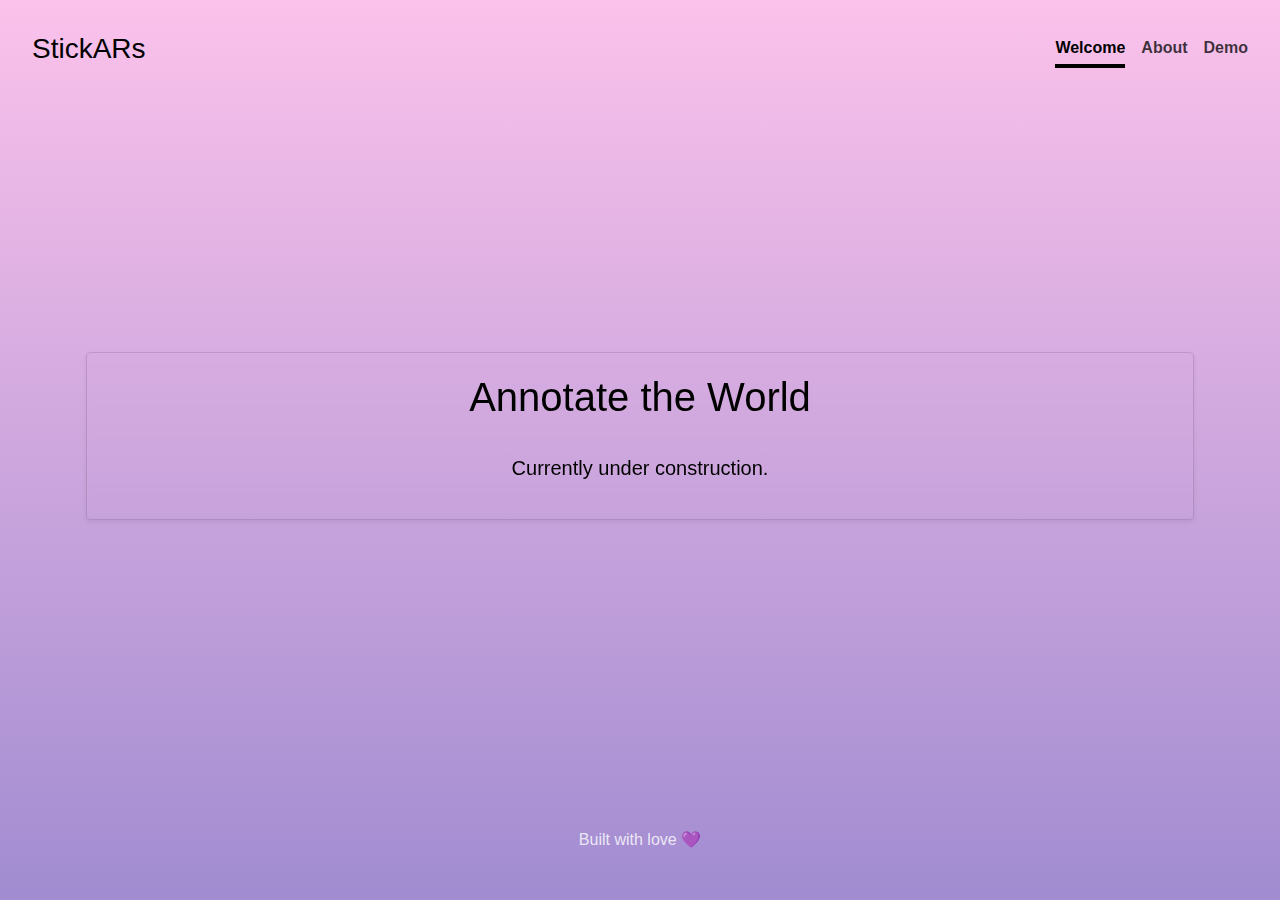
==== index.html @ 1b9677a3 "Change theme to light" ====
<!doctype html>
<html lang="en">
	<!-- Head -->
	<head>
		<!-- Meta info -->
	    <meta charset="utf-8">
	    <meta name="viewport" content="width=device-width, initial-scale=1, shrink-to-fit=no">
	    <meta name="description" content="">

	    <!-- Title (for browser tab) -->
	    <title>StickARs</title>
	
	
	    <!-- Bootstrap core CSS -->
		<link rel="stylesheet" href="https://stackpath.bootstrapcdn.com/bootstrap/4.4.1/css/bootstrap.min.css" integrity="sha384-Vkoo8x4CGsO3+Hhxv8T/Q5PaXtkKtu6ug5TOeNV6gBiFeWPGFN9MuhOf23Q9Ifjh" crossorigin="anonymous">

	    
	    <!-- Custom styles -->
	    <link href="./cover.css?ver=1.2.3" rel="stylesheet">
	</head>
  
  	<!-- Body -->
	<body class="text-center">
		<!-- Set background image -->
	    <div class="bgd-vas-gradient d-flex w-100 h-100 p-3 mx-auto flex-column">
	    	<!-- Place everything in a cover-container -->
		    <div class="cover-container d-flex w-100 h-100 p-3 mx-auto flex-column">
		    	<!-- Header (navbar) -->
			  	<header class="masthead mb-auto">
			    	<div class="inner">
			    		<!-- Title (left side of nav bar) -->
			      		<h3 class="masthead-brand">StickARs</h3>
					
			      		<!-- Nav links -->
			      		<nav class="nav nav-masthead justify-content-center">
			        		<a class="nav-link active" href="#">Welcome</a>
			        		<a class="nav-link" href="#">About</a>
			        		<a class="nav-link" href="#">Demo</a>
			      		</nav>
			    	</div>
			  	</header>

			  	<!-- Main -->
			  	<main role="main" class="cover">
			  		<!-- Create a container -->
			  		<div class="container-fluid d-flex">
						<!-- Column to hold our main card -->
						<div class="col-md-12 mx-auto align-items-stretch mb-4">
							<!-- Card with transparent background -->
					    	<div class="card transparent-card shadow-sm h-100">
					    		<!-- Add a light blur pass under the card content -->
					         	<div class="card-body d-flex flex-column h-100 my-card-blur-pre-hover">
					         		<!-- Card content -->
					         		<!-- tagline -->
					            	<h1 class="cover-heading">Annotate the World</h1>
			   						<br/>
			   						<!-- message that site is not finished -->
			    					<p class="lead">Currently under construction.</p>
					            </div>
					        </div>
				        </div>
					</div>
				</main>
		
				<!-- Footer -->
				<footer class="mastfoot mt-auto">
					<div class="inner">
						<p>Built with love 💜</p>
					</div>
				</footer>
			</div>
		</div>
	</body>
</html>
---- cover.css ----
/*
 * Globals
 */

/* Links */
a,
a:focus,
a:hover {
  color: blue;
}

/* Custom default button */
.btn-secondary,
.btn-secondary:hover,
.btn-secondary:focus {
  color: #fff;
  text-shadow: .1rem .1rem .1rem rgba(0, 0, 0, 1.0);
  background-color: #1e7069;
  border: .05rem solid #000;
}

/* Back image */

.bgd-img-fisheye {
	background: url('assets/fisheye_town.jpeg') no-repeat center center fixed;
  background-size: cover;
	-webkit-background-size: cover;
	-moz-background-size: cover;
	-o-background-size: cover;
  overflow: auto;
}

.bgd-img-dark-globe {
  background: url('assets/globe-dark.jpeg') no-repeat center center fixed;
  background-size: cover;
  -webkit-background-size: cover;
  -moz-background-size: cover;
  -o-background-size: cover;
  overflow: auto;
}

.bgd-vas-gradient {
	background-image: linear-gradient(to top, #a18cd1 0%, #fbc2eb 100%);
	
	background-size: cover;
  -webkit-background-size: cover;
  -moz-background-size: cover;
  -o-background-size: cover;
  overflow: auto;
	
}


/*
 * Base structure
 */

html,
body {
  height: 100%;
  background-color: #fff;
	overflow-wrap: normal;
}

body {
  display: -ms-flexbox;
  display: flex;
  color: #000;
}

.cover-container {
  max-width: 100vw;
}

@media (min-width: 50em) {
  .full-width {
    margin-left: calc(-100vw / 2 + 50em / 2);
    margin-right: calc(-100vw / 2 + 50em / 2);
  }
}

.transparent-card,
.transparent-card:hover {
    background: none;
		-webkit-hyphens: none;
		white-space: normal;
}


/*
 * Header
 */
.masthead {
  margin-bottom: 2rem;
}

.no-hover:hover {
  text-decoration: none currentcolor solid;
  -webkit-text-decoration: none currentcolor solid;
  -moz-text-decoration: none currentcolor solid;
  -o-text-decoration: none currentcolor solid;
}

.my-card-blur {
  backdrop-filter: blur(3px);
  -webkit-backdrop-filter: brightness(50%) blur(3px);
  -moz-backdrop-filter: blur(3px);
  -o-backdrop-filter: blur(3px);
}
.my-card-blur:hover {
  background-color: rgba(255, 255, 255, 0.1);
  backdrop-filter: blur(1px);
  -webkit-backdrop-filter: brightness(75%) blur(1px);
  -moz-backdrop-filter: blur(1px);
  -o-backdrop-filter: blur(1px);
}

.my-card-blur-no-hover,
.my-card-blur-no-hover:hover {
  backdrop-filter: blur(3px);
  -webkit-backdrop-filter: blur(3px);
  -moz-backdrop-filter: blur(3px);
  -o-backdrop-filter: blur(3px);
}

.my-card-blur-pre-hover,
.my-card-blur-pre-hover:hover {
  backdrop-filter: blur(1px);
  -webkit-backdrop-filter: blur(1px);
  -moz-backdrop-filter: blur(1px);
  -o-backdrop-filter: blur(1px);
}

.masthead-brand {
  margin-bottom: 0;
}

.nav-masthead .nav-link {
  padding: .25rem 0;
  font-weight: 700;
  color: rgba(0, 0, 0, 0.75);
  background-color: transparent;
  border-bottom: .25rem solid transparent;
}

.nav-masthead .nav-link:hover,
.nav-masthead .nav-link:focus {
  border-bottom-color: rgba(0, 0, 0, .5);
}

.nav-masthead .nav-link + .nav-link {
  margin-left: 1rem;
}

.nav-masthead .active {
  color: #000;
  border-bottom-color: #000;
}

@media (min-width: 48em) {
  .masthead-brand {
    float: left;
  }
  .nav-masthead {
    float: right;
  }
}


/*
 * Cover
 */
.cover {
	padding: 0 0;
	margin-bottom: 0;
}

@media(min-width: 48em) {
.cover {
  padding: 0 1.5rem;
  margin-bottom: 0;

}
.cover .btn-lg {
  padding: .75rem 1.25rem;
  font-weight: 700;
}}


/*
 * Footer
 */
.mastfoot {
  color: rgba(255, 255, 255, .8);
  margin-bottom: 0;
}

.embed-responsive .card-img-top {
    object-fit: cover;
}


/*
The MIT License (MIT)

Copyright (c) 2011-2018 Twitter, Inc.
Copyright (c) 2011-2018 The Bootstrap Authors

Permission is hereby granted, free of charge, to any person obtaining a copy
of this software and associated documentation files (the "Software"), to deal
in the Software without restriction, including without limitation the rights
to use, copy, modify, merge, publish, distribute, sublicense, and/or sell
copies of the Software, and to permit persons to whom the Software is
furnished to do so, subject to the following conditions:

The above copyright notice and this permission notice shall be included in
all copies or substantial portions of the Software.

THE SOFTWARE IS PROVIDED "AS IS", WITHOUT WARRANTY OF ANY KIND, EXPRESS OR
IMPLIED, INCLUDING BUT NOT LIMITED TO THE WARRANTIES OF MERCHANTABILITY,
FITNESS FOR A PARTICULAR PURPOSE AND NONINFRINGEMENT. IN NO EVENT SHALL THE
AUTHORS OR COPYRIGHT HOLDERS BE LIABLE FOR ANY CLAIM, DAMAGES OR OTHER
LIABILITY, WHETHER IN AN ACTION OF CONTRACT, TORT OR OTHERWISE, ARISING FROM,
OUT OF OR IN CONNECTION WITH THE SOFTWARE OR THE USE OR OTHER DEALINGS IN
THE SOFTWARE.
*/
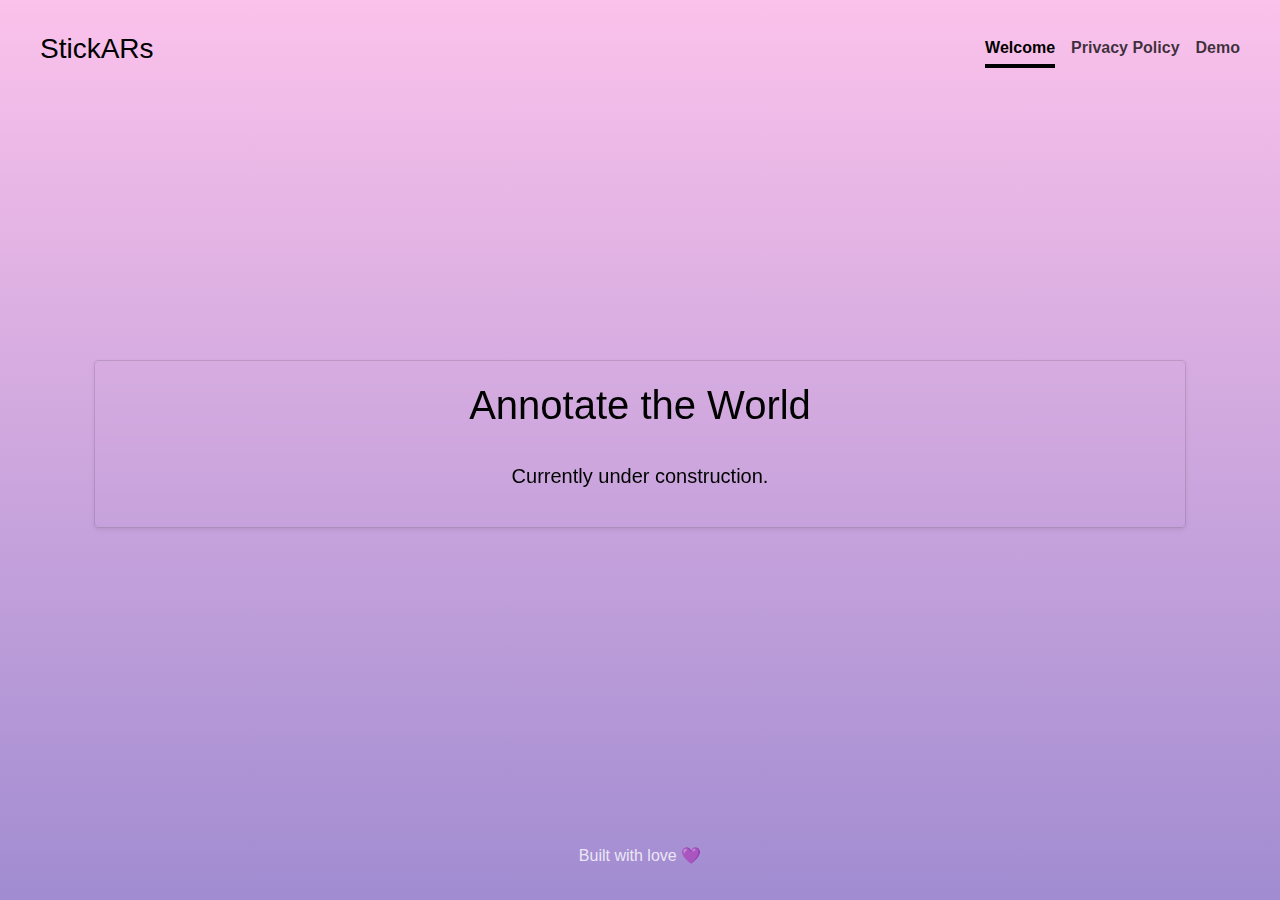
==== commit 8cb05bc7: "Merge ; commit '97eadcea1441385bd8de13cd4e44b01960909d00'" ====
--- a/index.html
+++ b/index.html
@@ -16,7 +16,7 @@
 
 	    
 	    <!-- Custom styles -->
-	    <link href="./cover.css?ver=1.2.3" rel="stylesheet">
+	    <link href="./cover.css?ver=1.2.5" rel="stylesheet">
 	</head>
   
   	<!-- Body -->
@@ -24,7 +24,7 @@
 		<!-- Set background image -->
 	    <div class="bgd-vas-gradient d-flex w-100 h-100 p-3 mx-auto flex-column">
 	    	<!-- Place everything in a cover-container -->
-		    <div class="cover-container d-flex w-100 h-100 p-3 mx-auto flex-column">
+		    <div class="cover-container d-flex w-100 h-100 pt-3 mx-auto flex-column">
 		    	<!-- Header (navbar) -->
 			  	<header class="masthead mb-auto">
 			    	<div class="inner">
@@ -34,8 +34,8 @@
 			      		<!-- Nav links -->
 			      		<nav class="nav nav-masthead justify-content-center">
 			        		<a class="nav-link active" href="#">Welcome</a>
-			        		<a class="nav-link" href="#">About</a>
-			        		<a class="nav-link" href="#">Demo</a>
+			        		<a class="nav-link" href="privacy.html">Privacy Policy</a>
+			        		<a class="nav-link" href="demo.html">Demo</a>
 			      		</nav>
 			    	</div>
 			  	</header>
--- a/cover.css
+++ b/cover.css
@@ -72,10 +72,16 @@
   max-width: 100vw;
 }
 
-@media (min-width: 50em) {
+@media (min-width: 75rem) {
+  .cover-container {
+    max-width: 75rem;
+  }
+}
+
+@media (min-width: 75em) {
   .full-width {
-    margin-left: calc(-100vw / 2 + 50em / 2);
-    margin-right: calc(-100vw / 2 + 50em / 2);
+    margin-left: calc(-100vw / 2 + 75rem / 2);
+    margin-right: calc(-100vw / 2 + 75rem / 2);
   }
 }
 
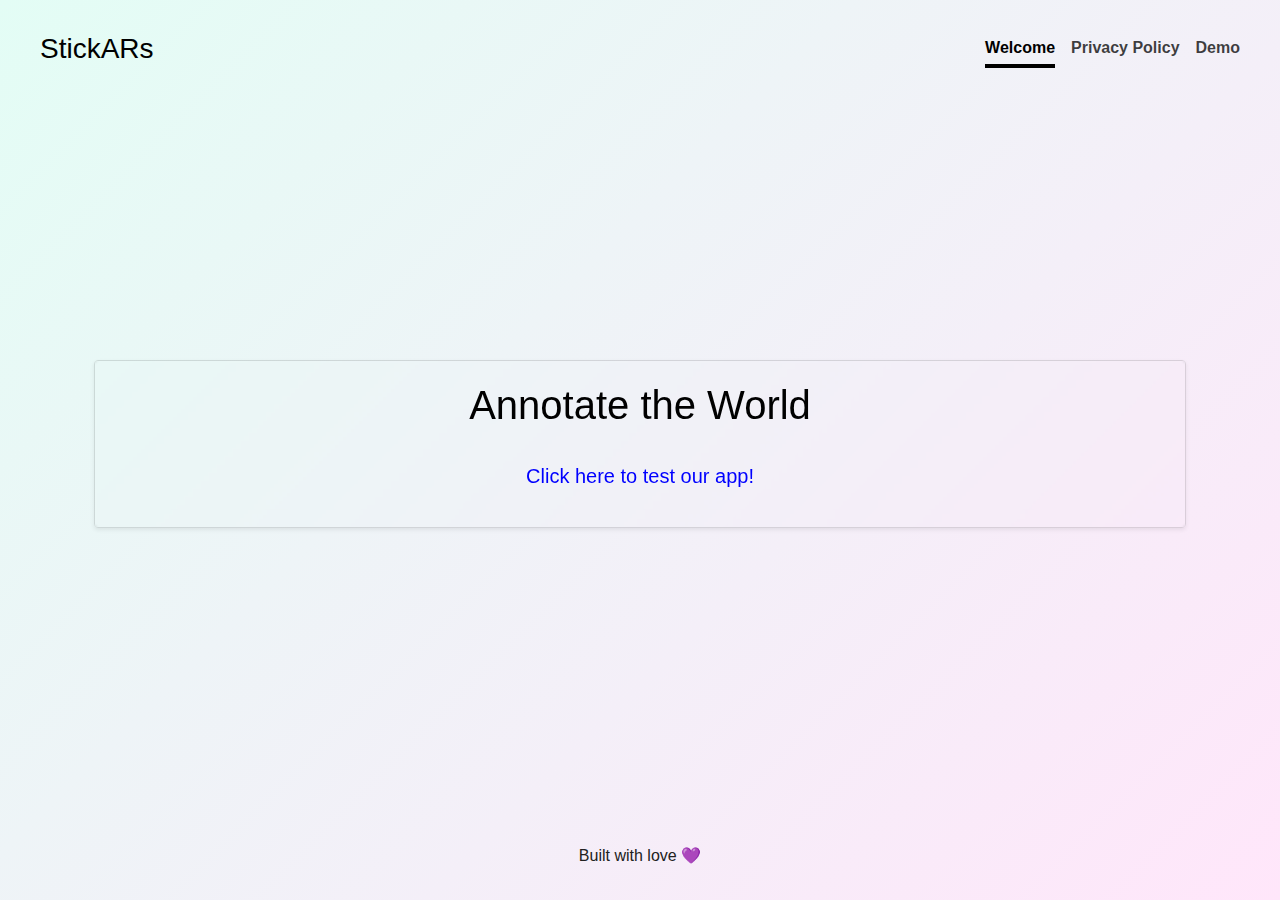
==== commit 97760411: "Added link to testing signup" ====
--- a/index.html
+++ b/index.html
@@ -9,16 +9,16 @@
 
 	    <!-- Title (for browser tab) -->
 	    <title>StickARs</title>
-	
-	
+
+
 	    <!-- Bootstrap core CSS -->
 		<link rel="stylesheet" href="https://stackpath.bootstrapcdn.com/bootstrap/4.4.1/css/bootstrap.min.css" integrity="sha384-Vkoo8x4CGsO3+Hhxv8T/Q5PaXtkKtu6ug5TOeNV6gBiFeWPGFN9MuhOf23Q9Ifjh" crossorigin="anonymous">
 
-	    
+
 	    <!-- Custom styles -->
 	    <link href="./cover.css?ver=1.2.5" rel="stylesheet">
 	</head>
-  
+
   	<!-- Body -->
 	<body class="text-center">
 		<!-- Set background image -->
@@ -30,7 +30,7 @@
 			    	<div class="inner">
 			    		<!-- Title (left side of nav bar) -->
 			      		<h3 class="masthead-brand">StickARs</h3>
-					
+
 			      		<!-- Nav links -->
 			      		<nav class="nav nav-masthead justify-content-center">
 			        		<a class="nav-link active" href="#">Welcome</a>
@@ -55,13 +55,13 @@
 					            	<h1 class="cover-heading">Annotate the World</h1>
 			   						<br/>
 			   						<!-- message that site is not finished -->
-			    					<p class="lead">Currently under construction.</p>
+			    					<p class="lead"><a href='https://docs.google.com/forms/d/e/1FAIpQLSf7JyMg-V4HcJowOsDkTsaYr8nONGod9ipmf4Pr-wSp8qXg-w/viewform' target='_blank'>Click here to test our app!</a></p>
 					            </div>
 					        </div>
 				        </div>
 					</div>
 				</main>
-		
+
 				<!-- Footer -->
 				<footer class="mastfoot mt-auto">
 					<div class="inner">
--- a/cover.css
+++ b/cover.css
@@ -40,14 +40,13 @@
 }
 
 .bgd-vas-gradient {
-	background-image: linear-gradient(to top, #a18cd1 0%, #fbc2eb 100%);
-	
+	background-image: linear-gradient(-225deg, #E3FDF5 0%, #FFE6FA 100%);
 	background-size: cover;
   -webkit-background-size: cover;
   -moz-background-size: cover;
   -o-background-size: cover;
   overflow: auto;
-	
+
 }
 
 
@@ -197,7 +196,7 @@
  * Footer
  */
 .mastfoot {
-  color: rgba(255, 255, 255, .8);
+  color: #212121;
   margin-bottom: 0;
 }
 
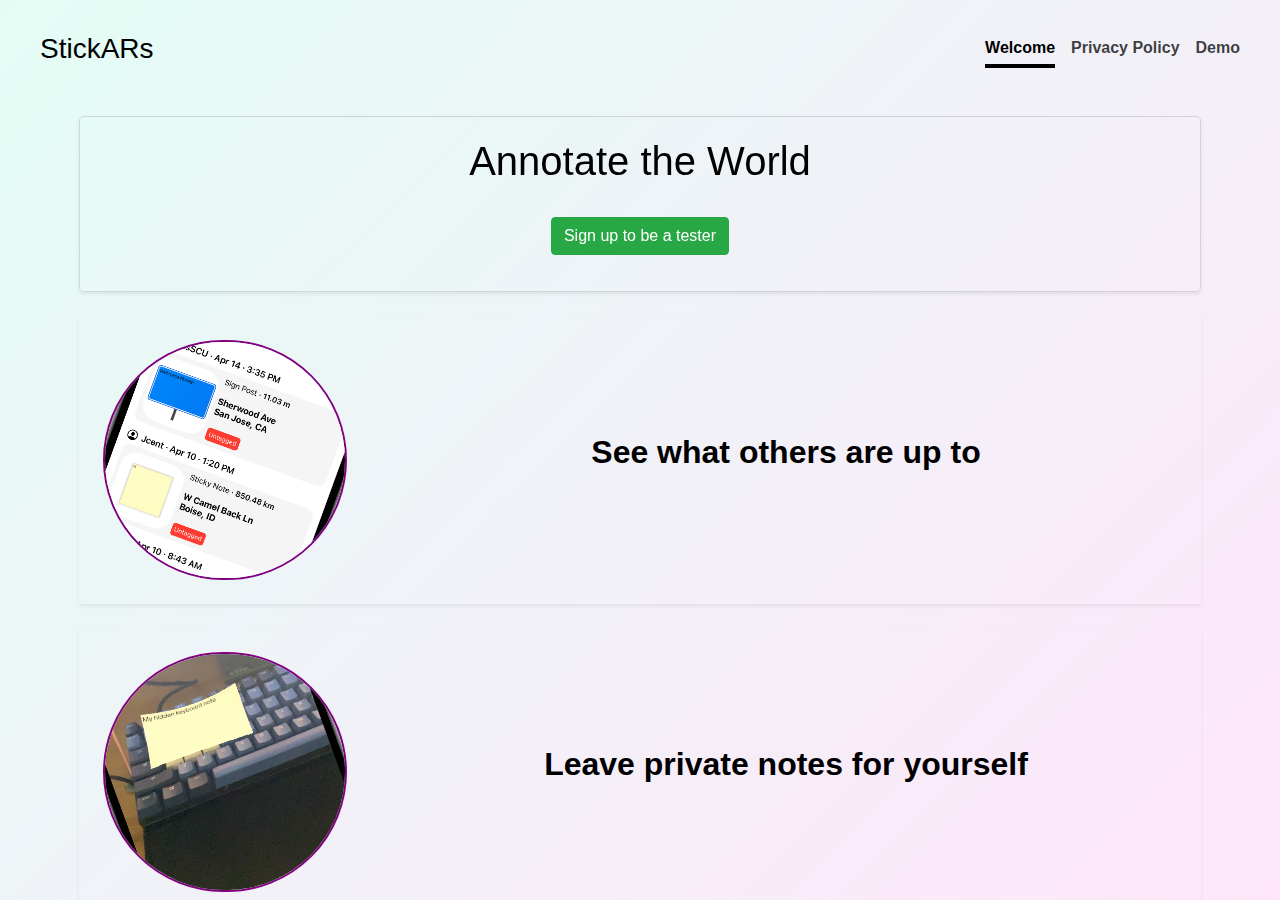
==== commit 9a85cf06: "Update demo video" ====
--- a/index.html
+++ b/index.html
@@ -43,22 +43,63 @@
 			  	<!-- Main -->
 			  	<main role="main" class="cover">
 			  		<!-- Create a container -->
-			  		<div class="container-fluid d-flex">
-						<!-- Column to hold our main card -->
-						<div class="col-md-12 mx-auto align-items-stretch mb-4">
-							<!-- Card with transparent background -->
-					    	<div class="card transparent-card shadow-sm h-100">
-					    		<!-- Add a light blur pass under the card content -->
-					         	<div class="card-body d-flex flex-column h-100 my-card-blur-pre-hover">
-					         		<!-- Card content -->
-					         		<!-- tagline -->
-					            	<h1 class="cover-heading">Annotate the World</h1>
-			   						<br/>
-			   						<!-- message that site is not finished -->
-			    					<p class="lead"><a href='https://docs.google.com/forms/d/e/1FAIpQLSf7JyMg-V4HcJowOsDkTsaYr8nONGod9ipmf4Pr-wSp8qXg-w/viewform' target='_blank'>Click here to test our app!</a></p>
-					            </div>
+			  		<div class="container-fluid my-4">
+			  			<div class="row">
+							<!-- Column to hold our main card -->
+							<div class="col-12 mx-auto my-4">
+								<!-- Card with transparent background -->
+						    	<div class="card transparent-card shadow-sm h-100">
+						    		<!-- Add a light blur pass under the card content -->
+						         	<div class="card-body d-flex flex-column h-100 my-card-blur-pre-hover">
+						         		<!-- Card content -->
+						         		<!-- tagline -->
+						            	<h1 class="cover-heading">Annotate the World</h1>
+				   						<br/>
+				   					
+				    					<p class="lead"><a class="btn btn-success" role="button" href='https://docs.google.com/forms/d/e/1FAIpQLSf7JyMg-V4HcJowOsDkTsaYr8nONGod9ipmf4Pr-wSp8qXg-w/viewform' target='_blank' rel="noopener noreferrer">Sign up to be a tester</a></p>
+						            </div>
+						        </div>
 					        </div>
+					    </div>
+
+				        <div class="row">
+				        	<div class="col-12 mb-4">
+				        		<div class="w-100 image-card transparent-card shadow-sm">
+						        	<div class="image-cropper float-left mx-4 my-4">
+						        		<img class="rotated-right-clipped-image" src="assets/feed_view.png">
+						        	</div>
+					        	
+					        		<p class="image-card-text mx-auto">See what others are up to</p>
+				        		</div>
+				        	</div>
 				        </div>
+
+				        <div class="row">
+				        	<div class="col-12 mb-4">
+				        		<div class="w-100 image-card transparent-card shadow-sm">
+						        	<div class="image-cropper float-left mx-4 my-4">
+						        		<img class="rotated-left-clipped-image" src="assets/private_note.png">
+						        	</div>
+					        	
+					        		<p class="image-card-text mx-auto">Leave private notes for yourself</p>
+				        		</div>
+				        	</div>
+				        </div>
+
+				        <div class="row">
+				        	<div class="col-12 mb-4">
+				        		<div class="w-100 image-card transparent-card shadow-sm">
+						        	<div class="image-cropper float-left mx-4 my-4">
+						        		<img class="axolotl-door-image" src="assets/shared_note.png">
+						        	</div>
+					        	
+					        		<p class="image-card-text mx-auto">Mark up the world for others</p>
+				        		</div>
+				        	</div>
+				        </div>
+
+				        <p class="lead"><a class="btn btn-info" role="button" href='demo.html'>View a demo</a></p>
+
 					</div>
 				</main>
 
--- a/cover.css
+++ b/cover.css
@@ -204,6 +204,44 @@
     object-fit: cover;
 }
 
+/* Image cards */
+.rotated-right-clipped-image {
+  width: 15rem;
+  height: 15rem;
+  object-fit: cover;
+  transform: rotate(20deg) scale(1.1);
+}
+
+.rotated-left-clipped-image {
+  width: 15rem;
+  height: 15rem;
+  object-fit: cover;
+  transform: rotate(-20deg) scale(1.1);
+}
+
+.axolotl-door-image {
+  width: 15rem;
+  object-fit: fit;
+  transform: rotate(0) scale(1.1) translate(0%, -10%);
+}
+
+.image-card {
+  display: flex;
+  align-items: center;
+}
+
+.image-card-text {
+  font-size: 2rem;
+  font-weight: 600;
+}
+
+.image-cropper {
+  border-radius: 500px;
+  border: 2px solid purple;
+  overflow: hidden;
+  height: 15rem;
+}
+
 
 /*
 The MIT License (MIT)
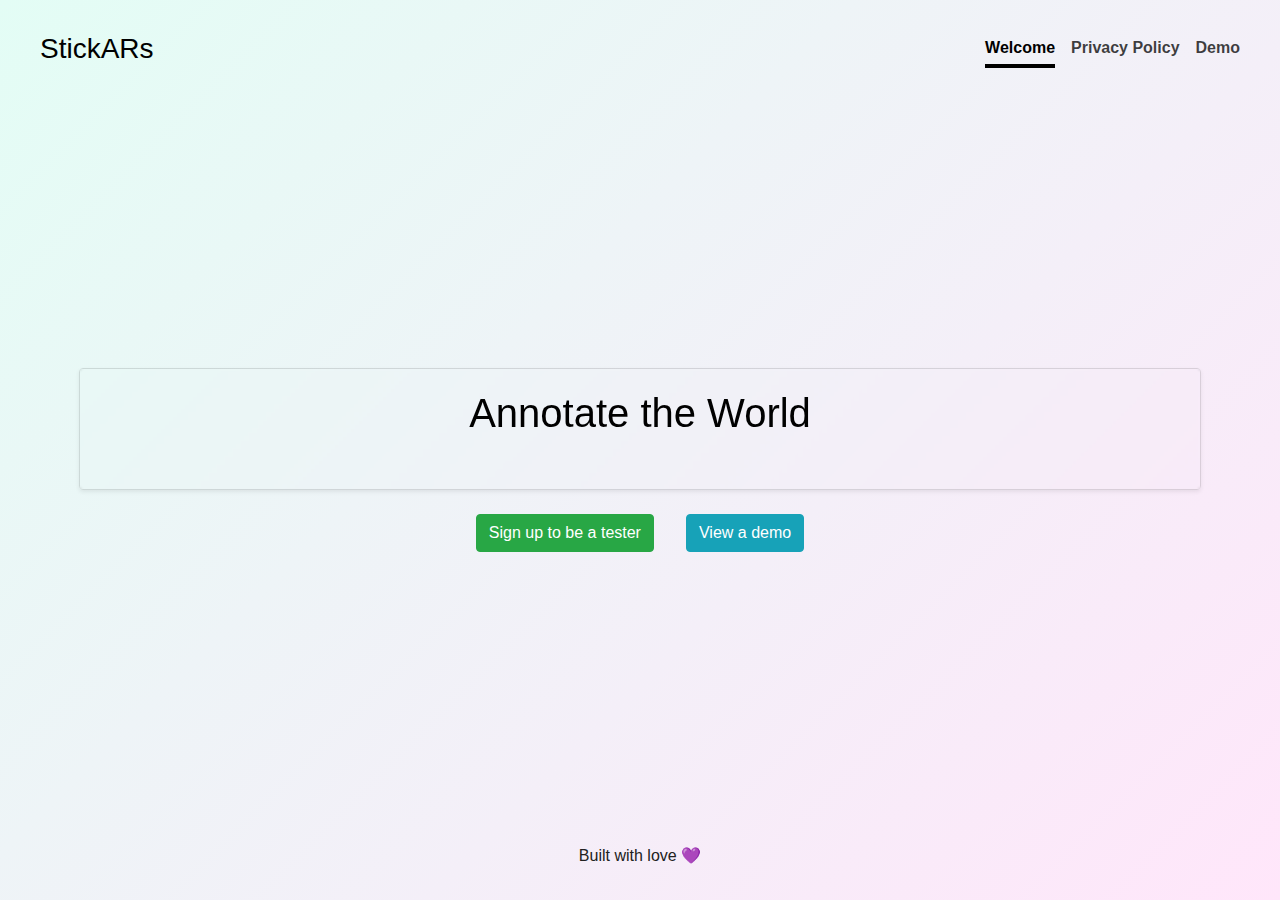
==== commit 1c9fd824: "Revert unfinished homepage changes" ====
--- a/index.html
+++ b/index.html
@@ -56,50 +56,17 @@
 						            	<h1 class="cover-heading">Annotate the World</h1>
 				   						<br/>
 				   					
-				    					<p class="lead"><a class="btn btn-success" role="button" href='https://docs.google.com/forms/d/e/1FAIpQLSf7JyMg-V4HcJowOsDkTsaYr8nONGod9ipmf4Pr-wSp8qXg-w/viewform' target='_blank' rel="noopener noreferrer">Sign up to be a tester</a></p>
+				    					
 						            </div>
 						        </div>
 					        </div>
 					    </div>
 
-				        <div class="row">
-				        	<div class="col-12 mb-4">
-				        		<div class="w-100 image-card transparent-card shadow-sm">
-						        	<div class="image-cropper float-left mx-4 my-4">
-						        		<img class="rotated-right-clipped-image" src="assets/feed_view.png">
-						        	</div>
-					        	
-					        		<p class="image-card-text mx-auto">See what others are up to</p>
-				        		</div>
-				        	</div>
-				        </div>
+					    <div class="row justify-content-center">
+						    <p class="lead px-3"><a class="btn btn-success" role="button" href='https://forms.gle/7P9Sq9wetYHuvnnJ9' target='_blank' rel="noopener noreferrer">Sign up to be a tester</a></p>
 
-				        <div class="row">
-				        	<div class="col-12 mb-4">
-				        		<div class="w-100 image-card transparent-card shadow-sm">
-						        	<div class="image-cropper float-left mx-4 my-4">
-						        		<img class="rotated-left-clipped-image" src="assets/private_note.png">
-						        	</div>
-					        	
-					        		<p class="image-card-text mx-auto">Leave private notes for yourself</p>
-				        		</div>
-				        	</div>
-				        </div>
-
-				        <div class="row">
-				        	<div class="col-12 mb-4">
-				        		<div class="w-100 image-card transparent-card shadow-sm">
-						        	<div class="image-cropper float-left mx-4 my-4">
-						        		<img class="axolotl-door-image" src="assets/shared_note.png">
-						        	</div>
-					        	
-					        		<p class="image-card-text mx-auto">Mark up the world for others</p>
-				        		</div>
-				        	</div>
-				        </div>
-
-				        <p class="lead"><a class="btn btn-info" role="button" href='demo.html'>View a demo</a></p>
-
+					        <p class="lead px-3"><a class="btn btn-info" role="button" href='demo.html'>View a demo</a></p>
+					    </div>
 					</div>
 				</main>
 
